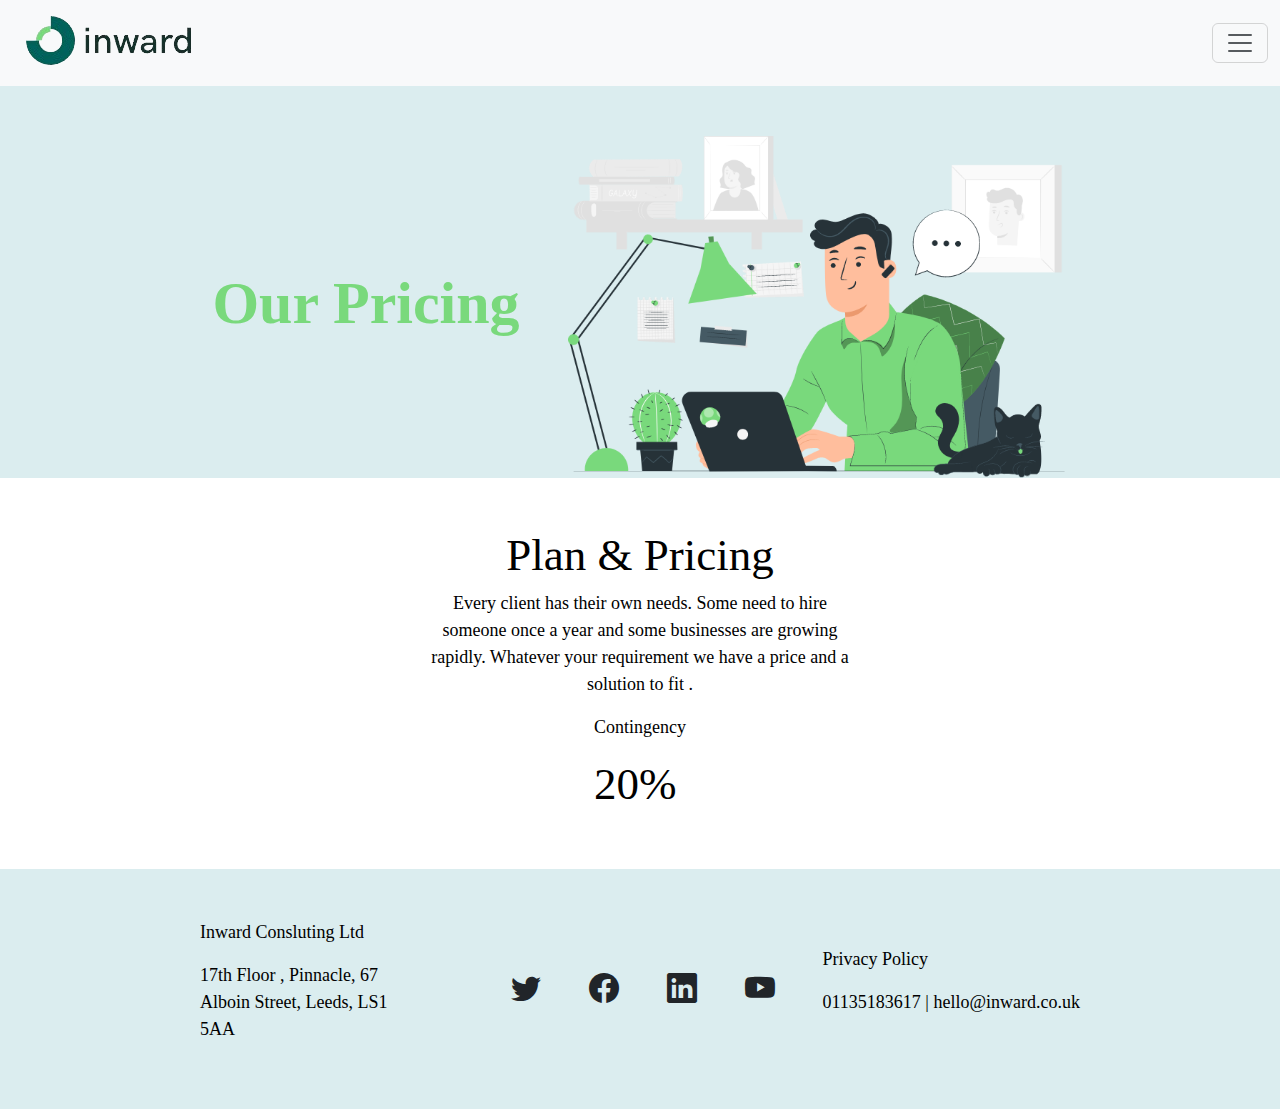
==== pricing-page.html @ 420029ac "INWARDS PROJECT" ====
<!DOCTYPE html>
<html lang="en">
<head>
    <meta charset="UTF-8">
    <meta name="viewport" content="width=device-width, initial-scale=1.0">
    <title>Inwards - Pricing Page</title>
    <!-- bootstrap cdn -->
    <link href="https://cdn.jsdelivr.net/npm/bootstrap@5.3.3/dist/css/bootstrap.min.css" rel="stylesheet" integrity="sha384-QWTKZyjpPEjISv5WaRU9OFeRpok6YctnYmDr5pNlyT2bRjXh0JMhjY6hW+ALEwIH" crossorigin="anonymous">
    <script src="https://cdn.jsdelivr.net/npm/bootstrap@5.3.3/dist/js/bootstrap.bundle.min.js" integrity="sha384-YvpcrYf0tY3lHB60NNkmXc5s9fDVZLESaAA55NDzOxhy9GkcIdslK1eN7N6jIeHz" crossorigin="anonymous"></script>
    <link rel="stylesheet" href="css/style.css">
    <!-- Bootstrap Icons CSS via CDN -->
    <link href="https://cdn.jsdelivr.net/npm/bootstrap-icons/font/bootstrap-icons.css" rel="stylesheet">
</head>
<!-- navbar -->
<div class="collapse container" id="navbarToggleExternalContent">
    <div class="bg-dark p-4">
      <h5 class="text-white h4">Collapsed content</h5>
      <span class="text-muted">Toggleable via the navbar brand.</span>
    </div>
  </div>
  <nav class="navbar navbar-light bg-light container">
    <div class="container-fluid">
        <img src="images/logo.png" alt="">
      <button class="navbar-toggler" type="button" data-bs-toggle="collapse" data-bs-target="#navbarToggleExternalContent" aria-controls="navbarToggleExternalContent" aria-expanded="false" aria-label="Toggle navigation">
        <span class="navbar-toggler-icon"></span>
      </button>
    </div>
  </nav>
<!-- navbar -->
<body>
    <!-- banner section -->
        <section id="banner-scction" class="banner container d-flex justify-content-center align-items-center gap-5 pb-0">
            <div class="banner-column">
                <h1>Our Pricing</h1>
            </div>
            <div class="banne-image">
                <img src="images/Telecommuting-pana.png" style="width: 500px;" alt="">
            </div>
        </section>
    <!-- !banner section -->
    <section id="plan-pricing-section" class="plan-pricing-section d-flex flex-column justify-content-center align-items-center">
        <h2>Plan & Pricing</h2>
        <p>Every client has their own needs. Some need to hire someone once a year and some businesses are growing rapidly. Whatever your requirement we have a price and a solution to fit .</p>
        <div class="plan-pricing-container">
            <div class="plan-card">
                <div class="plan-title">
                    <p>Contingency</p>
                    <h2>20%</h2>
                </div>
            </div>
        </div>
    </section>
    
    <!-- Footer Section -->
    <section id="footer" class="footer d-flex justify-between-center align-items-center">
        <div class="footer-container d-flex justify-content-between align-items-center w-100">
            <div class="foot-child1 col-3">
                <p>Inward Consluting Ltd</p>
                <p>17th Floor , Pinnacle, 67 Alboin Street, Leeds, LS1 5AA</p>
            </div>
            <div class="foot-child2 d-flex gap-5 col-3">
                <i class="bi bi-twitter"></i>
                <i class="bi bi-facebook"></i>
                <i class="bi bi-linkedin"></i>
                <i class="bi bi-youtube"></i>
            </div>
            <div class="foot-child3">
                <p>Privacy Policy</p>
                <p>01135183617 | hello@inward.co.uk</p>
            </div>
        </div>
    </section>
</body>
</html>
---- css/style.css ----
@import url('https://fonts.googleapis.com/css2?family=Hanken+Grotesk:ital,wght@0,100..900;1,100..900&display=swap');


h1 {
    font-family: 'hanken';
    font-size: 60px;
    font-weight: 700;
    color: #79D97C;
}
h2 {
    font-family: 'hanken';
    font-size: 45px;
    font: 500;
    color: #000;
}
h4 {
    font-family: 'hanken';
    font-size: 35px;
    font-weight: 400;
    color: #000;
}
p {
    font-family: 'hanken';
    font-size: 18px;
    font-weight: 400;
    color: #000;
}
.container {
    max-width: 1920px;
}
/* banner section */
#banner-scction {
    background: #DBEDEF;
    padding: 50px 20px;
}

/* what is inward managed section */
#whatIsInwardSection,
#feature-benefitsSection,
#plan-pricing-section {
    padding: 50px 200px;
}

/* examples Section */
#examplesSection,
#footer {
    background: #DBEDEF;
    padding: 50px 200px;
}
/* feature and benefits Section */
#feature-benefitsSection .card {
    background: #00635B;
    border: 8px solid #00635B;
    border-radius: 15px;
    color: #fff;
}
#feature-benefitsSection .card p {
    color: #fff;
}
#feature-benefitsSection .card:nth-child(7) {
    background: #79D97C;
    border: 8px solid #79D97C;
}
#feature-benefitsSection .card h2 {
    color: #000;
}
.card.last-column {
    padding: 50px 100px;
}
.card.last-column p {
    color: #000 !important;
    text-align: center;
}
/* Plan & Pricing Section */
#plan-pricing-section p {
    width: 50%;
    text-align: center;
}
#plan-pricing-section .plan-title {
    background-image: url('plan-image.png');
}
/* footer section */
.foot-child2 i {
    font-size: 30px;
}
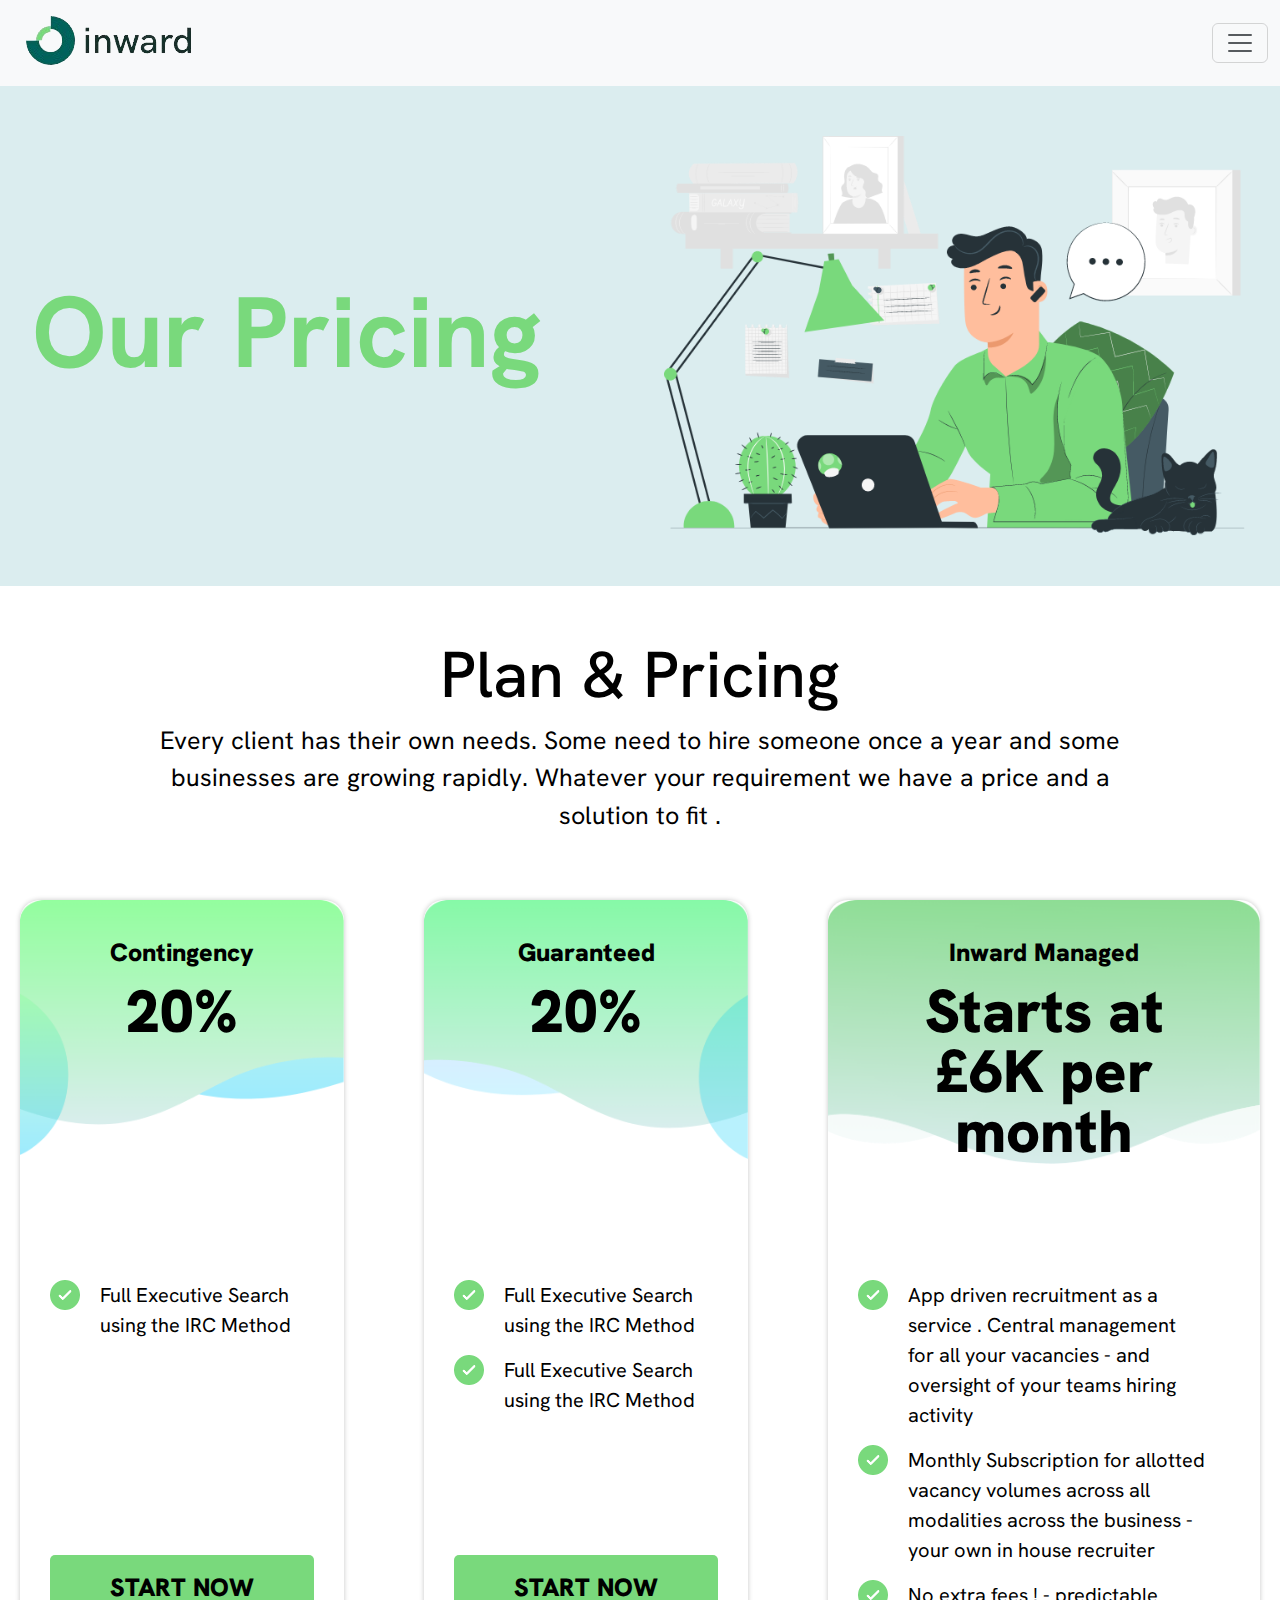
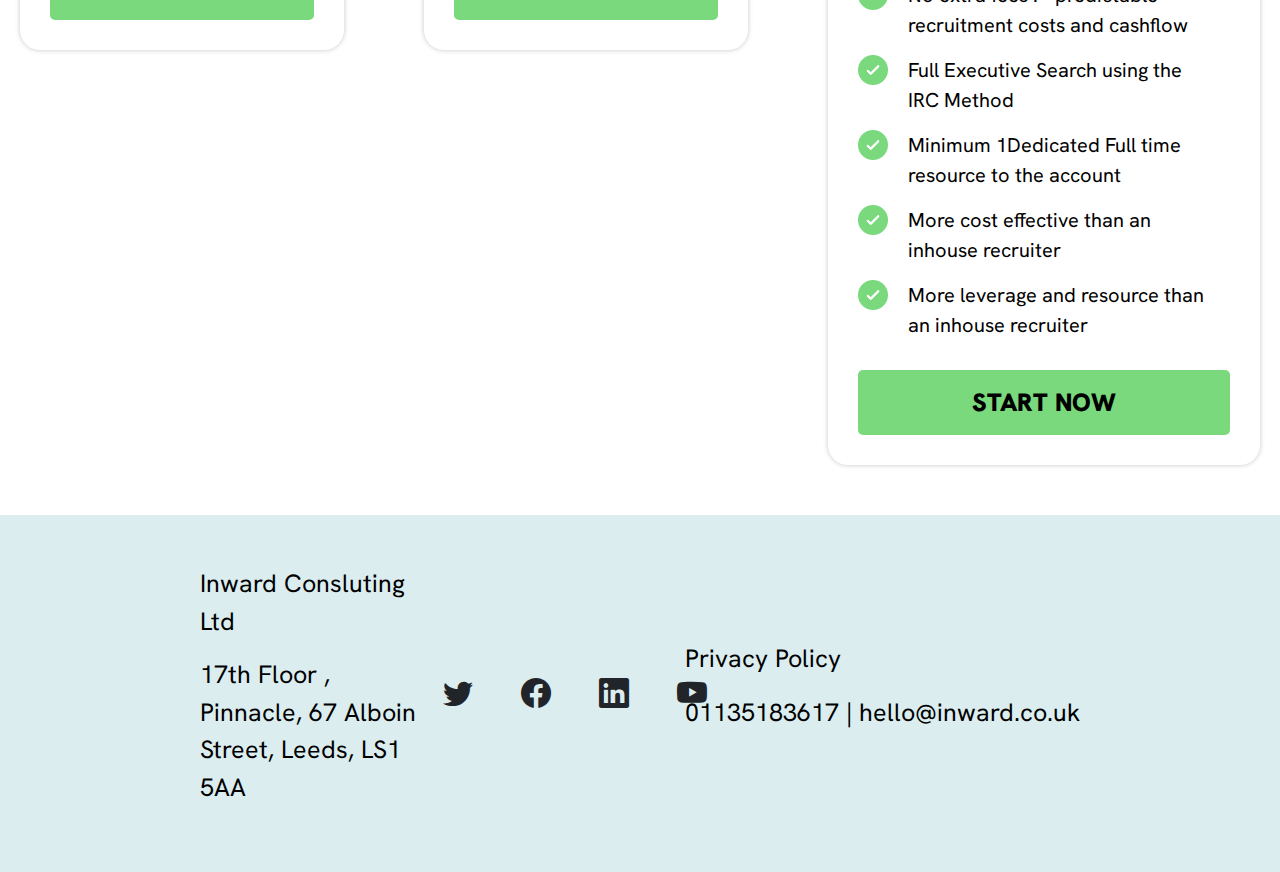
==== commit 6eac88c4: "Adding Pricing page and Editing" ====
--- a/pricing-page.html
+++ b/pricing-page.html
@@ -29,23 +29,92 @@
 <!-- navbar -->
 <body>
     <!-- banner section -->
-        <section id="banner-scction" class="banner container d-flex justify-content-center align-items-center gap-5 pb-0">
-            <div class="banner-column">
-                <h1>Our Pricing</h1>
-            </div>
-            <div class="banne-image">
-                <img src="images/Telecommuting-pana.png" style="width: 500px;" alt="">
+        <section id="banner-scction" class="banner">
+            <div class="container d-flex justify-content-center align-items-center gap-5 pb-0 ">
+                <div class="banner-column sec-items">
+                    <h1>Our Pricing</h1>
+                </div>
+                <div class="banne-image sec-items">
+                    <img src="images/Telecommuting-pana.png" alt="">
+                </div>
             </div>
         </section>
     <!-- !banner section -->
-    <section id="plan-pricing-section" class="plan-pricing-section d-flex flex-column justify-content-center align-items-center">
+    <section id="plan-pricing-section" class="container d-flex flex-column justify-content-center align-items-center">
         <h2>Plan & Pricing</h2>
         <p>Every client has their own needs. Some need to hire someone once a year and some businesses are growing rapidly. Whatever your requirement we have a price and a solution to fit .</p>
         <div class="plan-pricing-container">
-            <div class="plan-card">
-                <div class="plan-title">
+            <div class="plan-card" style="width:30%;">
+                <div class="plan-title" style="background-image: url(images/Group-11.png);">
                     <p>Contingency</p>
                     <h2>20%</h2>
+                </div>
+                <div class="content-card">
+                    <div class="top-list">
+                        <div class="card-item-list">
+                            <img src="images/checked.png">
+                            <p>Full Executive Search using the IRC Method</p>
+                        </div>
+                    </div>
+                    <a href="#" class="btn-start">Start Now</a>
+                </div>
+            </div>
+            <div class="plan-card" style="width:30%;">
+                <div class="plan-title" style="background-image: url(images/Group-7.png);">
+                    <p>Guaranteed</p>
+                    <h2>20%</h2>
+                </div>
+                <div class="content-card">
+                    <div class="top-list">
+                        <div class="card-item-list">
+                            <img src="images/checked.png">
+                            <p>Full Executive Search using the IRC Method</p>
+                        </div>
+                        <div class="card-item-list">
+                            <img src="images/checked.png">
+                            <p>Full Executive Search using the IRC Method</p>
+                        </div>
+                    </div>
+                    <a href="#" class="btn-start">Start Now</a>
+                </div>
+            </div>
+            <div class="plan-card" style="width:40%;">
+                <div class="plan-title" style="background-image: url(images/Group-3.png);">
+                    <p>Inward Managed</p>
+                    <h2>Starts at £6K per month</h2>
+                </div>
+                <div class="content-card">
+                    <div class="top-list">
+                        <div class="card-item-list">
+                            <img src="images/checked.png">
+                            <p>App driven recruitment as a service . Central management for all your vacancies  - and oversight of your teams hiring activity</p>
+                        </div>
+                        <div class="card-item-list">
+                            <img src="images/checked.png">
+                            <p>Monthly Subscription for allotted vacancy volumes  across all modalities across the business  - your own in house recruiter</p>
+                        </div>
+                        <div class="card-item-list">
+                            <img src="images/checked.png">
+                            <p>No extra fees ! - predictable recruitment costs and cashflow</p>
+                        </div>
+                        <div class="card-item-list">
+                            <img src="images/checked.png">
+                            <p>Full Executive Search using the IRC Method</p>
+                        </div>
+                        <div class="card-item-list">
+                            <img src="images/checked.png">
+                            <p>Minimum 1Dedicated Full time resource to the account</p>
+                        </div>
+                        <div class="card-item-list">
+                            <img src="images/checked.png">
+                            <p>More cost effective than an inhouse recruiter</p>
+                        </div>
+                        <div class="card-item-list">
+                            <img src="images/checked.png">
+                            <p>More leverage and resource than an inhouse recruiter</p>
+                        </div>
+                    </div>
+                    <a href="#" class="btn-start">Start Now</a>
                 </div>
             </div>
         </div>
--- a/css/style.css
+++ b/css/style.css
@@ -1,27 +1,61 @@
-@import url('https://fonts.googleapis.com/css2?family=Hanken+Grotesk:ital,wght@0,100..900;1,100..900&display=swap');
+
+
+
+@font-face {
+    font-family: 'Hanken Grotesk';
+    font-weight: 400;
+    src: url(../fonts/HankenGrotesk-Regular.ttf);
+}
+
+@font-face {
+    font-family: 'Hanken Grotesk';
+    font-weight: 500;
+    src: url(../fonts/HankenGrotesk-Medium.ttf);
+}
+
+@font-face {
+    font-family: 'Hanken Grotesk';
+    font-weight: 600;
+    src: url(../fonts/HankenGrotesk-SemiBold.ttf);
+}
+
+@font-face {
+    font-family: 'Hanken Grotesk';
+    font-weight: 700;
+    src: url(../fonts/HankenGrotesk-Bold.ttf);
+}
+
+@font-face {
+    font-family: 'Hanken Grotesk';
+    font-weight: 900;
+    src: url(../fonts/HankenGrotesk-Black.ttf);
+}
+
+
+
 
 
 h1 {
-    font-family: 'hanken';
-    font-size: 60px;
+    font-family: 'Hanken Grotesk';
+    font-size: 100px;
     font-weight: 700;
     color: #79D97C;
 }
 h2 {
-    font-family: 'hanken';
-    font-size: 45px;
-    font: 500;
+    font-family: 'Hanken Grotesk';
+    font-size: 65px;
+    font: 600;
     color: #000;
 }
 h4 {
-    font-family: 'hanken';
+    font-family: 'Hanken Grotesk';
     font-size: 35px;
     font-weight: 400;
     color: #000;
 }
 p {
-    font-family: 'hanken';
-    font-size: 18px;
+    font-family: 'Hanken Grotesk';
+    font-size: 25px;
     font-weight: 400;
     color: #000;
 }
@@ -38,7 +72,41 @@
 #whatIsInwardSection,
 #feature-benefitsSection,
 #plan-pricing-section {
-    padding: 50px 200px;
+    padding: 50px 20px;
+}
+
+.feature-benefits-cards{
+    padding-top: 40px;
+    gap:80px;
+}
+
+.sec-items{
+    flex:1;
+}
+
+.sec-items img{
+    width:100%;
+}
+
+.card{
+    padding:40px;
+}
+
+.card-body {
+    display: flex;
+    flex-direction: column;
+    gap:20px;
+}
+
+.card-title{
+    font-size: 30px;
+    font-weight: 600;
+    font-family: 'Hanken Grotesk';
+    margin:0!important;
+}
+
+.card-body img {
+    width:70px;
 }
 
 /* examples Section */
@@ -63,6 +131,8 @@
 }
 #feature-benefitsSection .card h2 {
     color: #000;
+    font-size: 60px!important;
+    font-weight: 600!important;
 }
 .card.last-column {
     padding: 50px 100px;
@@ -73,8 +143,13 @@
 }
 /* Plan & Pricing Section */
 #plan-pricing-section p {
-    width: 50%;
-    text-align: center;
+    width: 80%;
+    text-align: center;
+    font-family: 'Hanken Grotesk';
+    font-size: 25px;
+    font-weight: 400;
+    color: #000;
+
 }
 #plan-pricing-section .plan-title {
     background-image: url('plan-image.png');
@@ -84,3 +159,108 @@
     font-size: 30px;
 }
 
+.btn.btn-success{
+    background-color: #00635B;
+    padding:15px 20px;
+    text-align: center;
+    width:250px;
+    border-radius:5px;
+    color:#fff;
+    font-size: 25px!important;
+    font-family: 'Hanken Grotesk';
+}
+
+
+
+.plan-pricing-container{
+    width: 100%;
+    max-width: 1400px;
+    display: flex;
+    gap:80px;
+    align-items: self-start;
+    margin-top: 50px;
+}
+
+.plan-card{
+    overflow: hidden;
+    border-radius:20px;
+    box-shadow: 0px 0px 5px #0000003a;
+}
+
+.plan-title{
+    background-size:contain;
+    background-position:top center;
+    background-repeat: no-repeat;
+    height: 350px;
+    padding:40px;
+    display: flex;
+    flex-direction: column;
+    align-items: center;
+}
+
+.plan-title h2{
+    text-align: center;
+    font-family: 'Hanken Grotesk';
+    font-size:60px;
+    line-height: 1em;
+    font-weight: 900;
+}
+
+.plan-title p{
+    text-align: center!important;
+    font-family: 'Hanken Grotesk'!important;
+    font-size:25px!important;
+    line-height: 1em!important;
+    font-weight: 900!important;
+}
+
+.top-list{
+    display: flex;
+    flex-direction: column;
+    gap:15px;
+    padding-bottom:30px;
+}
+
+
+.content-card{
+    display: flex;
+    flex-direction: column;
+    justify-content: space-between;
+    padding:30px;
+    height: auto;
+    min-height: 400px;
+    align-items: center;
+}
+
+.card-item-list{
+    display: flex;
+    gap:20px;
+}
+
+.card-item-list img{
+    width:30px;
+    height: 30px;
+    object-fit: contain;
+}
+
+.card-item-list p{
+   margin: 0px!important;
+   font-size:20px!important;
+   line-height: 1.5em!important;
+   text-align: left!important;
+}
+
+.btn-start{
+    text-align: center!important;
+    font-family: 'Hanken Grotesk'!important;
+    font-size:25px!important;
+    line-height: 1em!important;
+    font-weight: 900!important;
+    color:#000;
+    width:100%;
+    padding:20px;
+    text-decoration: none;
+    background-color:#79D97C;
+    border-radius: 5px;
+    text-transform: uppercase;
+}